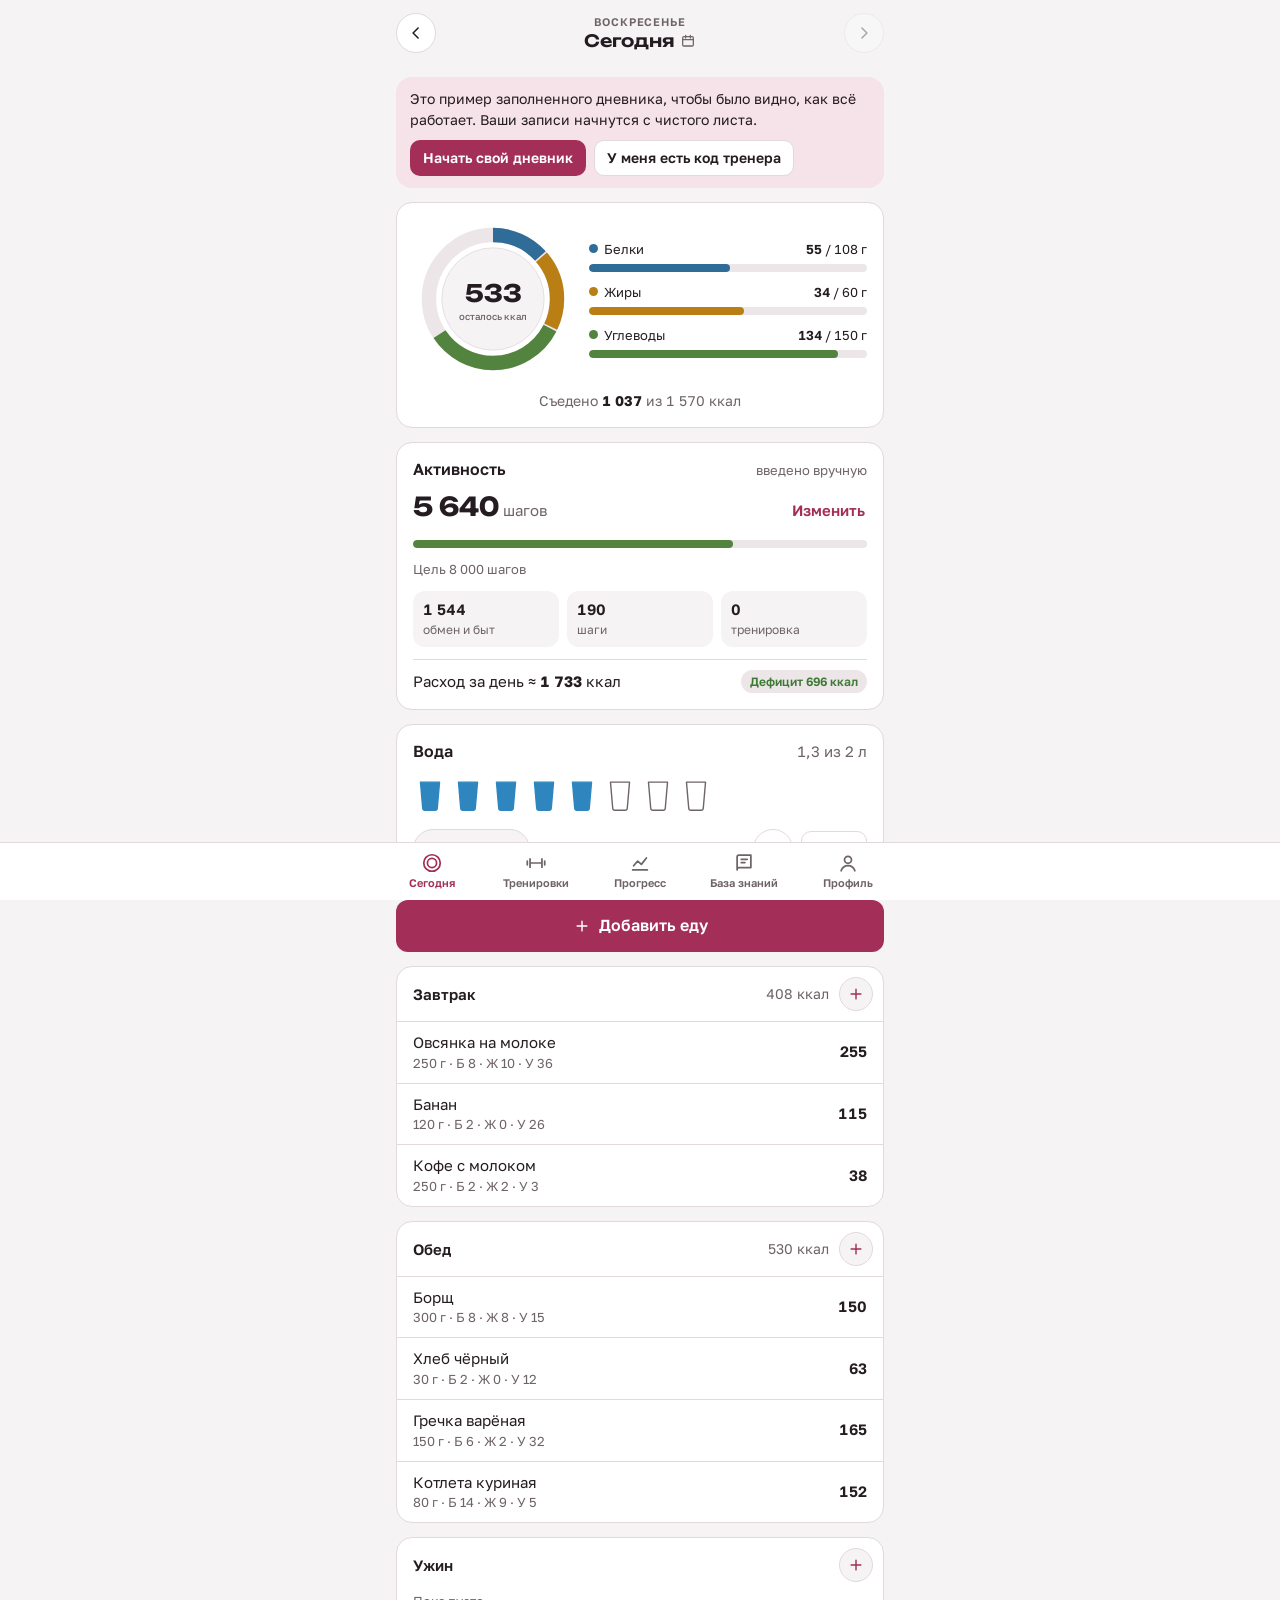
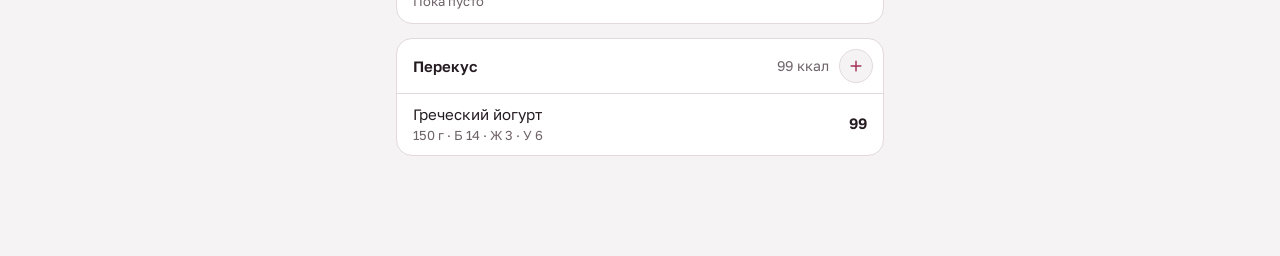
==== index.html @ a9403e22 "deploy: 6c6202a25e786cf7c8dd2305af8d8f29c843226a" ====
<!doctype html>
<html lang="ru">
<head>
<meta charset="utf-8">
<meta name="viewport" content="width=device-width,initial-scale=1,viewport-fit=cover">
<meta name="theme-color" content="#F5F3F4" media="(prefers-color-scheme: light)">
<meta name="theme-color" content="#151114" media="(prefers-color-scheme: dark)">
<meta name="apple-mobile-web-app-capable" content="yes">
<meta name="mobile-web-app-capable" content="yes">
<meta name="apple-mobile-web-app-status-bar-style" content="default">
<meta name="apple-mobile-web-app-title" content="Тарелка">
<meta name="format-detection" content="telephone=no">
<link rel="manifest" href="manifest.webmanifest">
<link rel="apple-touch-icon" href="icon-180.png">
<link rel="icon" type="image/png" sizes="192x192" href="icon-192.png">
<title>Тарелка и штанга</title>
<link rel="preconnect" href="https://fonts.googleapis.com">
<link rel="preconnect" href="https://fonts.gstatic.com" crossorigin>
<link rel="stylesheet" href="https://fonts.googleapis.com/css2?family=Golos+Text:wght@400;500;600&family=Unbounded:wght@500;700&display=swap">
<link rel="stylesheet" href="styles.css">
</head>
<body>
<div id="app"><main id="view" class="view"></main></div>
<div class="rest" id="rest" hidden></div>
<nav class="tabs" aria-label="Разделы"><div class="tabs-in" id="tabs"></div></nav>
<div class="sheet-back" id="sheetBack" hidden><div class="sheet" id="sheet" role="dialog" aria-modal="true" aria-labelledby="sheetTitle"></div></div>
<div class="toast" id="toast" role="status" hidden></div>
<script src="vendor/firebase-app-compat.js"></script>
<script src="vendor/firebase-auth-compat.js"></script>
<script src="vendor/firebase-firestore-compat.js"></script>
<script src="foods.js"></script>
<script src="parser.js"></script>
<script src="knowledge.js"></script>
<script src="knowledge_more.js"></script>
<script src="ex_a.js"></script>
<script src="ex_b.js"></script>
<script src="ex_c.js"></script>
<script src="ex_d.js"></script>
<script src="ex_e.js"></script>
<script src="articles_more.js"></script>
<script src="anim.js"></script>
<script src="anim_specs.js"></script>
<script src="anim_a.js"></script>
<script src="anim_b.js"></script>
<script src="anim_c.js"></script>
<script src="anim_d.js"></script>
<script src="anim_e.js"></script>
<script src="app.js"></script>
</body>
</html>
---- styles.css ----
/* Layout: одноколоночное приложение (до 520px), липкая шапка, фиксированная нижняя панель из 5 вкладок; тарелка КБЖУ — главный элемент. */
:root{
  --bg:#F5F3F4; --surface:#FFFFFF; --sunken:#ECE6E9; --line:#E1D9DD; --fg:#241C21; --muted:#6E6369;
  --accent:#A32F58; --accent-ink:#FFFFFF; --accent-soft:#F6E2E9;
  --prot:#2F6C97; --fat:#B97F14; --carb:#53843F; --water:#2F86BF; --warn:#A35E0B; --good:#3F7A35;
  --shade:rgba(30,16,24,.45);
  --font-display:"Unbounded","Golos Text",system-ui,sans-serif;
  --font-body:"Golos Text",system-ui,-apple-system,"Segoe UI",Roboto,Arial,sans-serif;
  --radius:16px;
  color-scheme:light;
}
@media (prefers-color-scheme: dark){
  :root:not([data-theme="light"]){
    --bg:#151114; --surface:#1F191D; --sunken:#2B2328; --line:#3A3036; --fg:#F2ECEF; --muted:#AA9DA4;
    --accent:#E36A92; --accent-ink:#1B0E14; --accent-soft:#3C2330;
    --prot:#73ABD6; --fat:#E0AE4E; --carb:#8EBF77; --water:#6CB5E8; --warn:#E5A453; --good:#8EBF77;
    --shade:rgba(0,0,0,.6); color-scheme:dark;
  }
}
:root[data-theme="dark"]{
  --bg:#151114; --surface:#1F191D; --sunken:#2B2328; --line:#3A3036; --fg:#F2ECEF; --muted:#AA9DA4;
  --accent:#E36A92; --accent-ink:#1B0E14; --accent-soft:#3C2330;
  --prot:#73ABD6; --fat:#E0AE4E; --carb:#8EBF77; --water:#6CB5E8; --warn:#E5A453; --good:#8EBF77;
  --shade:rgba(0,0,0,.6); color-scheme:dark;
}
*{box-sizing:border-box}
[hidden]{display:none!important}
html{-webkit-text-size-adjust:100%}
body{margin:0;background:var(--bg);color:var(--fg);font:15px/1.45 var(--font-body);-webkit-font-smoothing:antialiased;-webkit-tap-highlight-color:transparent;padding-top:env(safe-area-inset-top,0px)}
img{max-width:100%}
button,input,select,textarea{font:inherit;color:inherit}
input,select,textarea{font-size:16px}
h1,h2,h3{text-wrap:balance}
p{margin:0}
#app{max-width:520px;margin-inline:auto;padding-inline:16px;padding-block:0 calc(100px + env(safe-area-inset-bottom,0px))}
#app.with-rest{padding-bottom:calc(160px + env(safe-area-inset-bottom,0px))}
.view{display:flex;flex-direction:column;gap:14px}
.hd{position:sticky;top:env(safe-area-inset-top,0px);z-index:5;background:var(--bg);margin-inline:-16px;padding:12px 16px 10px;display:flex;align-items:center;gap:10px}
.hd h1{margin:0;flex:1;font:700 19px/1.2 var(--font-display);letter-spacing:-.01em}
.hd-date{flex:1;display:flex;flex-direction:column;align-items:center;gap:1px;min-width:0}
.hd-date strong{font:600 17px/1.2 var(--font-display)}
.eyebrow{font-size:11px;font-weight:600;letter-spacing:.08em;text-transform:uppercase;color:var(--muted)}
.icon-btn{width:40px;height:40px;border-radius:50%;border:1px solid var(--line);background:var(--surface);display:grid;place-items:center;cursor:pointer;flex:none;padding:0;color:var(--fg)}
.icon-btn:disabled{opacity:.35;cursor:default}
.card{background:var(--surface);border:1px solid var(--line);border-radius:var(--radius);padding:16px;display:flex;flex-direction:column;gap:12px;min-width:0}
.card h2{margin:0;font:600 16px/1.3 var(--font-body)}
.card h3{margin:0;font:600 15px/1.3 var(--font-body)}
.sec-head{display:flex;align-items:baseline;justify-content:space-between;gap:10px;flex-wrap:wrap}
.muted{color:var(--muted)}
.small{font-size:13px}
.num{font-variant-numeric:tabular-nums}
.row{display:flex;gap:8px;flex-wrap:wrap;align-items:center}
.grow{flex:1}
.btn{display:inline-flex;align-items:center;justify-content:center;gap:8px;min-height:46px;padding:0 18px;border-radius:12px;border:1px solid transparent;font-weight:600;cursor:pointer;text-align:center;line-height:1.2}
.btn-primary{background:var(--accent);color:var(--accent-ink)}
.btn-ghost{background:var(--surface);border-color:var(--line);color:var(--fg)}
.btn-link{background:none;border:0;color:var(--accent);font-weight:600;cursor:pointer;padding:6px 2px}
.btn-warn{background:var(--surface);border-color:var(--line);color:var(--warn)}
.btn-sm{min-height:36px;padding:0 12px;font-size:14px;border-radius:10px}
.btn-block{width:100%}
.btn:disabled{opacity:.45;cursor:default}
:focus-visible{outline:2px solid var(--accent);outline-offset:2px}
.field{display:flex;flex-direction:column;gap:5px;min-width:0}
.field>label,.lbl{font-size:13px;color:var(--muted);font-weight:500}
.input{width:100%;min-height:44px;padding:9px 12px;border-radius:10px;border:1px solid var(--line);background:var(--bg);color:var(--fg)}
.input:focus{border-color:var(--accent);outline:none;box-shadow:0 0 0 3px var(--accent-soft)}
.input-sm{min-height:38px;padding:6px 9px}
textarea.input{resize:vertical;min-height:64px;line-height:1.4}
select.input{appearance:auto}
.grid2{display:grid;grid-template-columns:repeat(2,minmax(0,1fr));gap:10px}
.grid3{display:grid;grid-template-columns:repeat(3,minmax(0,1fr));gap:10px}
.span2{grid-column:1/-1}
.hint{font-size:13px;color:var(--muted)}
.check{display:flex;gap:10px;align-items:flex-start;cursor:pointer}
.check input{width:22px;height:22px;accent-color:var(--accent);flex:none;margin:1px 0 0}

/* banners */
.banner{background:var(--accent-soft);border-radius:var(--radius);padding:12px 14px;display:flex;gap:10px 12px;align-items:center;flex-wrap:wrap}
.banner p{flex:1;min-width:200px;font-size:14px}
.banner.plain{background:var(--sunken)}

/* plate */
.plate{display:flex;align-items:center;gap:16px;flex-wrap:wrap}
.plate svg{width:160px;height:160px;flex:none;margin-inline:auto}
.rim{fill:none;stroke:var(--sunken);stroke-width:18}
.plate-in{fill:var(--bg);stroke:var(--line);stroke-width:1}
.seg{fill:none;stroke-width:18}
.seg-p{stroke:var(--prot)} .seg-f{stroke:var(--fat)} .seg-c{stroke:var(--carb)}
.ring-big{font:700 30px var(--font-display);fill:var(--fg);font-variant-numeric:tabular-nums}
.ring-big.over{fill:var(--warn)}
.ring-small{font:500 12px var(--font-body);fill:var(--muted)}
.macros{flex:1;min-width:180px;display:flex;flex-direction:column;gap:11px}
.mrow{display:flex;flex-direction:column;gap:5px}
.mtop{display:flex;justify-content:space-between;gap:8px;font-size:13px}
.mtop b{font-weight:600}
.bar{height:8px;border-radius:99px;background:var(--sunken);overflow:hidden}
.bar i{display:block;height:100%;border-radius:inherit;transition:width .3s}
.dot{display:inline-block;width:9px;height:9px;border-radius:50%;margin-right:6px;vertical-align:1px}
.eaten-line{font-size:14px;color:var(--muted);text-align:center;width:100%}
.eaten-line b{color:var(--fg)}

/* activity */
.act-top{display:flex;align-items:baseline;justify-content:space-between;gap:10px;flex-wrap:wrap}
.big-num{font:700 26px/1.1 var(--font-display);font-variant-numeric:tabular-nums}
.burn{display:grid;grid-template-columns:repeat(3,minmax(0,1fr));gap:8px}
.burn div{background:var(--bg);border-radius:12px;padding:8px 10px;display:flex;flex-direction:column;gap:1px}
.burn b{font-weight:600;font-variant-numeric:tabular-nums}
.burn span{font-size:12px;color:var(--muted)}
.balance{display:flex;justify-content:space-between;align-items:center;gap:10px;padding-top:10px;border-top:1px solid var(--line);flex-wrap:wrap}
.pill{display:inline-block;font-size:12px;font-weight:600;padding:3px 9px;border-radius:99px;background:var(--sunken);color:var(--muted);white-space:nowrap}
.pill.ok{background:var(--accent-soft);color:var(--accent)}
.pill.good{background:var(--sunken);color:var(--good)}
.pill.warn{background:var(--sunken);color:var(--warn)}

/* water */
.glasses{display:flex;flex-wrap:wrap;gap:4px}
.glass{width:34px;height:42px;border:0;background:none;padding:0;cursor:pointer;color:var(--muted);display:grid;place-items:center}
.glass.on{color:var(--water)}

/* meals */
.add-main{min-height:52px;font-size:16px}
.meal{background:var(--surface);border:1px solid var(--line);border-radius:var(--radius);overflow:hidden}
.meal-hd{display:flex;align-items:center;gap:10px;padding:10px 10px 10px 16px}
.meal-hd h3{margin:0;flex:1;font:600 15px var(--font-body)}
.meal-kcal{color:var(--muted);font-size:14px;font-variant-numeric:tabular-nums}
.add-mini{width:34px;height:34px;border-radius:50%;border:1px solid var(--line);background:var(--bg);display:grid;place-items:center;cursor:pointer;color:var(--accent);padding:0}
.item{display:flex;align-items:center;gap:12px;width:100%;padding:10px 16px;border:0;border-top:1px solid var(--line);background:none;text-align:left;cursor:pointer}
.item-name{flex:1;min-width:0}
.item-name small{display:block;font-size:13px;color:var(--muted)}
.item-kcal{font-weight:600;font-variant-numeric:tabular-nums;white-space:nowrap}
.empty{padding:0 16px 12px;color:var(--muted);font-size:13px}

/* tabs */
.tabs{position:fixed;left:0;right:0;bottom:0;z-index:10;background:var(--surface);border-top:1px solid var(--line);padding-bottom:env(safe-area-inset-bottom,0px)}
.tabs-in{max-width:520px;margin-inline:auto;display:grid;grid-template-columns:repeat(5,minmax(0,1fr))}
.tab{display:flex;flex-direction:column;align-items:center;gap:3px;padding:9px 2px 10px;background:none;border:0;color:var(--muted);font-size:11px;font-weight:600;cursor:pointer;line-height:1.15;text-align:center}
.tab[aria-current="page"]{color:var(--accent)}

/* rest timer */
.rest{position:fixed;left:0;right:0;bottom:calc(62px + env(safe-area-inset-bottom,0px));z-index:9;padding:0 12px 8px}
.rest-in{position:relative;overflow:hidden;max-width:496px;margin-inline:auto;background:var(--fg);color:var(--bg);border-radius:14px;padding:10px 12px;display:flex;align-items:center;gap:10px;box-shadow:0 6px 24px rgba(0,0,0,.2)}
.rest-in b{font:700 20px var(--font-display);font-variant-numeric:tabular-nums;min-width:62px}
.rest-in span{flex:1;font-size:13px;opacity:.8}
.rest-in button{background:none;border:1px solid currentColor;color:inherit;border-radius:9px;padding:6px 10px;font-size:13px;font-weight:600;cursor:pointer}
.rest-bar{position:absolute;left:0;right:0;bottom:0;height:3px;background:rgba(127,127,127,.35)}
.rest-bar i{display:block;height:100%;background:var(--accent);transition:width 1s linear}

/* sheet */
.sheet-back{position:fixed;inset:0;z-index:20;background:var(--shade);display:flex;align-items:flex-end;justify-content:center}
.sheet{width:100%;max-width:560px;max-height:92vh;max-height:92dvh;overflow:auto;background:var(--surface);border-radius:20px 20px 0 0;padding:8px 16px calc(20px + env(safe-area-inset-bottom,0px));display:flex;flex-direction:column;gap:14px;overscroll-behavior:contain}
.sheet>*{flex-shrink:0}
.grabber{width:40px;height:4px;border-radius:2px;background:var(--line);margin:2px auto 0;flex:none}
.sheet-hd{display:flex;align-items:center;gap:10px}
.sheet-hd h2{margin:0;flex:1;font:700 18px/1.25 var(--font-display)}
.segm{display:grid;grid-auto-columns:minmax(0,1fr);grid-auto-flow:column;gap:4px;background:var(--sunken);padding:4px;border-radius:12px}
.segm button{border:0;background:none;padding:8px 2px;border-radius:9px;font-size:13px;font-weight:600;cursor:pointer;color:var(--muted)}
.segm button[aria-pressed="true"]{background:var(--surface);color:var(--fg);box-shadow:0 1px 3px rgba(0,0,0,.12)}
.pv{display:flex;flex-direction:column}
.pv-item{display:grid;grid-template-columns:minmax(0,1fr) auto auto 32px;align-items:center;gap:8px;padding:9px 0;border-bottom:1px solid var(--line)}
.pv-name small{display:block;font-size:12px;color:var(--muted)}
.pv-g{display:flex;align-items:center;gap:4px;font-size:13px;color:var(--muted)}
.pv-g input{width:70px;text-align:right;color:var(--fg)}
.pv-kcal{font-weight:600;font-variant-numeric:tabular-nums;min-width:64px;text-align:right;white-space:nowrap}
.x-btn{width:32px;height:32px;border-radius:50%;border:0;background:var(--sunken);display:grid;place-items:center;cursor:pointer;color:var(--muted);padding:0;flex:none}
.unknown{background:var(--accent-soft);border-radius:12px;padding:10px 12px;display:flex;flex-direction:column;gap:8px;margin-top:8px}
.chips{display:flex;flex-wrap:wrap;gap:6px}
.chip{border:1px solid var(--line);background:var(--bg);border-radius:99px;padding:7px 12px;font-size:13px;cursor:pointer;color:var(--fg)}
.chip[aria-pressed="true"]{background:var(--fg);color:var(--bg);border-color:var(--fg)}
.chips.scroll{flex-wrap:nowrap;overflow-x:auto;margin-inline:-16px;padding-inline:16px;scrollbar-width:none}
.chips.scroll::-webkit-scrollbar{display:none}
.chips.scroll .chip{flex:none}
.results{display:flex;flex-direction:column}
.res{display:flex;justify-content:space-between;align-items:center;gap:10px;padding:11px 2px;border:0;border-bottom:1px solid var(--line);background:none;text-align:left;cursor:pointer;width:100%}
.res span:last-child{color:var(--muted);font-size:13px;white-space:nowrap}
.res-main{display:flex;flex-direction:column;min-width:0;flex:1}
.res-main small{color:var(--muted);font-size:13px}

/* toast */
.toast{position:fixed;left:50%;transform:translateX(-50%);bottom:calc(86px + env(safe-area-inset-bottom,0px));z-index:30;background:var(--fg);color:var(--bg);padding:11px 14px;border-radius:12px;display:flex;gap:14px;align-items:center;width:max-content;max-width:calc(100% - 32px);font-size:14px;box-shadow:0 6px 24px rgba(0,0,0,.2)}
.resting .toast{bottom:calc(146px + env(safe-area-inset-bottom,0px))}
.toast button{background:none;border:0;color:inherit;font-weight:700;text-decoration:underline;cursor:pointer;padding:0}

/* training */
.week{display:grid;grid-template-columns:repeat(7,minmax(0,1fr));gap:4px;text-align:center}
.wd{font-size:12px;color:var(--muted);display:flex;flex-direction:column;align-items:center;gap:4px}
.wd i{width:30px;height:30px;border-radius:50%;border:1.5px solid var(--line);display:grid;place-items:center;font-style:normal}
.wd i.on{background:var(--accent);border-color:var(--accent);color:var(--accent-ink)}
.wd.today b{color:var(--fg)}
.ex{display:flex;justify-content:space-between;gap:10px;padding:9px 0;border-top:1px solid var(--line);align-items:center}
.ex:first-child{border-top:0}
.ex-name{background:none;border:0;padding:0;text-align:left;cursor:pointer;color:var(--fg);flex:1;min-width:0}
.ex-name small{display:block;color:var(--muted);font-size:12px}
.ex .scheme{color:var(--muted);white-space:nowrap;font-variant-numeric:tabular-nums}
.sx{border-top:1px solid var(--line);padding-top:12px;display:flex;flex-direction:column;gap:8px}
.sx:first-of-type{border-top:0;padding-top:0}
.sx-hd{display:flex;align-items:flex-start;gap:8px}
.sx-hd .ex-name{font-weight:600}
.sx-prev{font-size:12px;color:var(--muted)}
.set{display:grid;grid-template-columns:24px minmax(0,1fr) auto minmax(0,1fr) auto 44px;gap:6px;align-items:center}
.set .no{font-size:13px;color:var(--muted);text-align:center;font-variant-numeric:tabular-nums}
.set input{text-align:center;font-variant-numeric:tabular-nums}
.set .u{font-size:12px;color:var(--muted)}
.done-btn{width:44px;height:38px;border-radius:10px;border:1.5px solid var(--line);background:var(--bg);display:grid;place-items:center;cursor:pointer;color:var(--muted);padding:0}
.done-btn[aria-pressed="true"]{background:var(--accent);border-color:var(--accent);color:var(--accent-ink)}
.set.is-done input{background:var(--accent-soft);border-color:transparent}
.pe{display:grid;grid-template-columns:minmax(0,1fr) 58px 76px;gap:6px;align-items:center;padding:9px 0;border-top:1px solid var(--line)}
.pe:first-child{border-top:0}
.pe .row{grid-column:1/-1;justify-content:flex-end;gap:6px}
.pe input{text-align:center}
.hist{display:flex;justify-content:space-between;gap:10px;align-items:center;padding:10px 0;border:0;border-top:1px solid var(--line);background:none;width:100%;text-align:left;cursor:pointer;color:var(--fg)}
.hist:first-child{border-top:0}
.confirm{background:var(--sunken);border-radius:12px;padding:12px;display:flex;flex-direction:column;gap:10px}

/* knowledge */
.kb-row{display:flex;align-items:center;gap:12px;padding:11px 0;border:0;border-top:1px solid var(--line);background:none;width:100%;text-align:left;cursor:pointer;color:var(--fg)}
.kb-row:first-child{border-top:0}
.kb-row small{display:block;color:var(--muted);font-size:13px}
.kb-row .chev{color:var(--muted);flex:none}
.tag{display:inline-block;font-size:12px;padding:3px 9px;border-radius:99px;background:var(--sunken);color:var(--muted)}
.doc{display:flex;flex-direction:column;gap:12px;font-size:15px;line-height:1.55}
.doc h3{margin:6px 0 0;font:600 15px var(--font-body)}
.doc ol,.doc ul{margin:0;padding-left:22px;display:flex;flex-direction:column;gap:6px}
.tipbox{background:var(--accent-soft);border-radius:12px;padding:12px 14px;font-size:14px}
.links{display:flex;gap:8px;flex-wrap:wrap}
.links a{display:inline-flex;align-items:center;gap:6px;min-height:40px;padding:0 14px;border-radius:10px;border:1px solid var(--line);color:var(--fg);text-decoration:none;font-weight:600;font-size:14px;background:var(--bg)}

/* progress */
.stats{display:grid;grid-template-columns:repeat(2,minmax(0,1fr));gap:8px}
.stats.three{grid-template-columns:repeat(3,minmax(0,1fr))}
.stat{background:var(--bg);border-radius:12px;padding:10px 12px;display:flex;flex-direction:column;gap:2px;min-width:0}
.stat b{font:700 18px/1.2 var(--font-display);font-variant-numeric:tabular-nums}
.stat span{font-size:12px;color:var(--muted)}
.chart svg{width:100%;height:auto;display:block;touch-action:manipulation}
.chart-cap{font-size:13px;color:var(--muted);min-height:18px;font-variant-numeric:tabular-nums}
.chart-cap b{color:var(--fg);font-weight:600}
.legend{display:flex;gap:14px;flex-wrap:wrap;font-size:12px;color:var(--muted)}
.ax{font:500 10px var(--font-body);fill:var(--muted)}
.grid-l{stroke:var(--line);stroke-width:1}
.hit{fill:transparent;cursor:pointer}
.hit:hover{fill:var(--fg);fill-opacity:.06}
.tbl-wrap{overflow-x:auto}
.tbl{width:100%;border-collapse:collapse;font-variant-numeric:tabular-nums;font-size:14px}
.tbl th{font-size:12px;font-weight:600;color:var(--muted);text-align:right;padding:6px}
.tbl th:first-child,.tbl td:first-child{text-align:left}
.tbl td{padding:8px 6px;border-top:1px solid var(--line);text-align:right}
.down{color:var(--good)} .up{color:var(--warn)}
.list-row{display:flex;justify-content:space-between;align-items:center;gap:10px;padding:8px 0;border-top:1px solid var(--line)}
.jr{display:grid;grid-template-columns:72px minmax(0,1fr);gap:10px;padding:10px 0;border:0;border-top:1px solid var(--line);background:none;width:100%;text-align:left;cursor:pointer;color:var(--fg)}
.jr:first-child{border-top:0}
.jr b{font-weight:600;font-size:14px}
.jr span{font-size:13px;color:var(--muted)}
.norm{background:var(--bg);border-radius:12px;padding:12px 14px;display:flex;flex-direction:column;gap:6px}
.norm b.big{font:700 22px/1.2 var(--font-display);font-variant-numeric:tabular-nums}
.code{font-family:ui-monospace,Menlo,Consolas,monospace;font-size:12px;word-break:break-all}
@media (max-width:360px){ .grid3{grid-template-columns:repeat(2,minmax(0,1fr))} .stats.three{grid-template-columns:repeat(2,minmax(0,1fr))} .burn{grid-template-columns:repeat(2,minmax(0,1fr))} }
@media (prefers-reduced-motion: reduce){ *{transition:none!important;animation:none!important} }

/* тренер, связь */
.coachbar{display:flex;align-items:center;gap:10px;background:var(--sunken);border-radius:var(--radius);padding:10px 12px}
.code-big{font:700 24px/1.2 var(--font-display);letter-spacing:.14em;font-variant-numeric:tabular-nums}
.code-in{text-transform:uppercase;letter-spacing:.12em;font-variant-numeric:tabular-nums}
.warn-text{color:var(--warn)}

/* анимации упражнений */
.ex-thumb{width:52px;height:52px;flex:none;border-radius:12px;background:var(--bg);border:1px solid var(--line);display:block}
.ex-thumb.none{display:grid;place-items:center;color:var(--muted)}
.res .ex-thumb{width:46px;height:46px;border-radius:10px}
.ex-anim-box{flex:none;position:relative;border-radius:16px;background:var(--bg);border:1px solid var(--line);overflow:hidden}
.ex-anim{display:block;width:100%;height:clamp(200px,58vw,300px)}
.anim-btn{position:absolute;right:10px;bottom:10px;width:40px;height:40px;border-radius:50%;border:1px solid var(--line);background:var(--surface);color:var(--fg);display:grid;place-items:center;cursor:pointer;padding:0}
.howto{font-size:14px;color:var(--muted)}
.howto summary{cursor:pointer;color:var(--accent);font-weight:600;min-height:32px;display:flex;align-items:center}
.howto ol{margin:6px 0 0;padding-left:20px;display:flex;flex-direction:column;gap:6px}
.howto b{color:var(--fg);font-weight:600}

/* вода (размер стакана), мои блюда, продукт по штрихкоду */
.glass.part{color:var(--water)}
.water-ctl{display:flex;align-items:center;gap:8px;flex-wrap:wrap}
.glass-chip{min-height:40px}
.lbl-row{display:flex;justify-content:space-between;align-items:center;gap:8px}
.lbl-row .btn-link{min-height:40px}
.dish-chip{display:inline-flex;align-items:stretch;max-width:100%;min-height:40px;border:1px solid var(--line);background:var(--bg);border-radius:99px;overflow:hidden}
.dish-chip button{border:0;background:none;color:var(--fg);font-size:13px;cursor:pointer;padding:0 8px 0 14px;min-width:0;overflow:hidden;text-overflow:ellipsis;white-space:nowrap}
.dish-chip .dish-ed{flex:none;width:40px;padding:0;display:grid;place-items:center;color:var(--muted);border-left:1px solid var(--line)}
.row.nowrap{flex-wrap:nowrap;gap:6px}
.howto .grid2{margin:8px 0 10px}
.dish-row{grid-template-columns:minmax(0,1fr) 86px 78px 32px}
.dish-row .pv-g{justify-content:flex-end}
.dish-row .pv-kcal{min-width:0;font-size:14px}
.grid3.bju{gap:8px}
.bc-wait{display:flex;align-items:center;gap:12px;color:var(--muted);font-size:14px;padding:8px 0}
.spin{width:22px;height:22px;border-radius:50%;border:2.5px solid var(--line);border-top-color:var(--accent);animation:spin .8s linear infinite;flex:none}
@keyframes spin{to{transform:rotate(360deg)}}

/* ===== Подсказка прогрессии, комментарии тренера, фото прогресса, напоминания ===== */
.sx-hint{display:flex;flex-direction:column;gap:2px;margin-top:-2px}
.sx-tip{font-size:13px;line-height:1.35;color:var(--accent);font-weight:600}
.note-card{background:var(--accent-soft);border-color:transparent}
.note-hd{display:flex;align-items:center;gap:8px;color:var(--accent)}
.note-hd svg{flex:none}
.note-hd h2,.note-hd b{flex:1;color:var(--fg)}
.note-hd .muted{white-space:nowrap}
.note-text{white-space:pre-wrap;overflow-wrap:anywhere}
.note-in{border-radius:12px;padding:12px 14px;display:flex;flex-direction:column;gap:8px}
.note-mark{display:inline-flex;align-items:center;gap:3px;color:var(--accent);font-weight:600;vertical-align:-2px}
.note-mark svg{width:14px;height:14px}
.ph-grid{display:grid;grid-template-columns:repeat(3,minmax(0,1fr));gap:10px 6px}
.ph-it{display:flex;flex-direction:column;gap:3px;min-width:0}
.ph-d{font-size:12px;color:var(--muted);white-space:nowrap;overflow:hidden;text-overflow:ellipsis;font-variant-numeric:tabular-nums}
.ph-th{position:relative;aspect-ratio:3/4;border:0;padding:0;border-radius:10px;overflow:hidden;background:var(--sunken);cursor:pointer;display:block;width:100%}
.ph-th img{width:100%;height:100%;object-fit:cover;display:block}
.ph-cap{position:absolute;left:5px;bottom:5px;font-size:11px;font-weight:600;padding:1px 7px;border-radius:99px;background:rgba(0,0,0,.6);color:#fff}
.ph-th.sel{outline:3px solid var(--accent);outline-offset:-3px}
.ph-num{position:absolute;top:6px;right:6px;width:24px;height:24px;border-radius:50%;background:var(--accent);color:var(--accent-ink);display:grid;place-items:center;font-style:normal;font-size:13px;font-weight:700}
.sheet.full{max-width:560px;max-height:none;height:100vh;height:100dvh;border-radius:0;padding-top:calc(8px + env(safe-area-inset-top,0px))}
.sheet.full .grabber{display:none}
.ph-stage{background:var(--sunken);border-radius:12px;overflow:hidden;display:grid;place-items:center}
.ph-stage img{display:block;width:100%;height:auto;max-height:calc(100vh - 250px);max-height:calc(100dvh - 250px);object-fit:contain}
.ph-stage.small img{max-height:40vh}
.ph-cmp{display:grid;grid-template-columns:repeat(2,minmax(0,1fr));gap:8px}
.ph-col{margin:0;display:flex;flex-direction:column;gap:6px;min-width:0}
.ph-cbox{background:var(--sunken);border-radius:10px;overflow:hidden;aspect-ratio:3/4}
.ph-cbox img{width:100%;height:100%;object-fit:contain;display:block}
.ph-col figcaption{display:flex;flex-direction:column;gap:1px;font-size:13px;font-variant-numeric:tabular-nums}
.ph-col figcaption span{color:var(--muted)}
.rem{display:flex;flex-direction:column;gap:10px;padding-top:10px;border-top:1px solid var(--line)}
.rem-hd{display:flex;align-items:center;gap:12px;min-height:44px;cursor:pointer}
.rem.off .rem-hd{cursor:default;opacity:.6}
.rem-hd b{display:block;font-weight:600}
.rem-hd small{display:block;font-size:13px;color:var(--muted)}
.rem-opts{display:flex;flex-direction:column;gap:10px;padding-bottom:4px}
.sw{position:relative;display:inline-block;width:48px;height:28px;flex:none}
.sw input{position:absolute;inset:0;width:100%;height:100%;margin:0;opacity:0;cursor:pointer;z-index:1}
.sw i{position:absolute;inset:0;border-radius:99px;background:var(--line);transition:background .2s}
.sw i::after{content:"";position:absolute;top:3px;left:3px;width:22px;height:22px;border-radius:50%;background:#fff;box-shadow:0 1px 3px rgba(0,0,0,.3);transition:transform .2s}
.sw input:checked+i{background:var(--accent)}
.sw input:checked+i::after{transform:translateX(20px)}
.sw input:focus-visible+i{outline:2px solid var(--accent);outline-offset:2px}
.sw input:disabled{cursor:default}
.wdays{display:grid;grid-template-columns:repeat(7,minmax(0,1fr));gap:4px}
.wdays button{min-height:40px;padding:0;border-radius:10px;border:1px solid var(--line);background:var(--bg);color:var(--fg);font-size:13px;font-weight:600;cursor:pointer}
.wdays button[aria-pressed="true"]{background:var(--accent);border-color:var(--accent);color:var(--accent-ink)}
input[type="time"].input{min-width:0}

/* веб-версия: подсказка установки на айфоне, сканер штрихкода через камеру */
.install-hint{display:flex;flex-direction:column;align-items:flex-start;gap:6px}
.install-hint p{margin:0;font-size:14px}
.scan-ov{position:fixed;inset:0;z-index:60;background:#000;color:#fff;display:flex;flex-direction:column;padding:calc(10px + env(safe-area-inset-top,0px)) 14px calc(16px + env(safe-area-inset-bottom,0px));gap:12px}
.scan-hd{display:flex;align-items:center;justify-content:space-between;gap:10px}
.scan-hd .icon-btn{background:rgba(255,255,255,.12);border-color:transparent;color:#fff}
.scan-box{flex:1;min-height:0;border-radius:14px;overflow:hidden;background:#111;display:flex;align-items:center;justify-content:center}
.scan-box video{width:100%!important;height:100%!important;object-fit:cover}
.scan-hint{margin:0;font-size:14px;color:rgba(255,255,255,.75);text-align:center}

/* периоды, календарь, день целиком */
.per-nav{display:flex;align-items:center;justify-content:space-between;gap:10px}
.per-nav b{font:600 16px/1.2 var(--font-display);text-align:center;flex:1}
.hd .btn-sm svg{flex:none}
button.hd-date{border:0;background:none;color:var(--fg);cursor:pointer;padding:2px 6px;border-radius:10px;font:inherit}
.hd-date strong{display:inline-flex;align-items:center;gap:6px}
.hd-date strong svg{color:var(--muted)}
.cal{display:flex;flex-direction:column;gap:4px}
.cal-wd,.cal-g{display:grid;grid-template-columns:repeat(7,minmax(0,1fr));gap:4px}
.cal-wd span{text-align:center;font-size:12px;color:var(--muted);font-weight:600}
.cal-c{min-height:48px;border:1px solid var(--line);border-radius:10px;background:var(--surface);color:var(--fg);display:flex;flex-direction:column;align-items:center;justify-content:flex-start;gap:4px;padding:6px 2px 4px;cursor:pointer;font-variant-numeric:tabular-nums}
.cal-c.empty{border:0;background:none}
.cal-c:disabled{opacity:.35;cursor:default}
.cal-c.today{border-color:var(--accent);box-shadow:inset 0 0 0 1px var(--accent)}
.cal-n{font-size:14px;font-weight:600;line-height:1}
.cal-d{display:flex;flex-wrap:wrap;justify-content:center;gap:2px;max-width:100%}
.cd{display:inline-block;width:7px;height:7px;border-radius:50%;background:var(--muted);flex:none}
.cd.wo{background:var(--accent)}.cd.wt{background:var(--prot)}.cd.nt{background:var(--fat)}
.cb{display:block;width:60%;max-width:22px;height:4px;border-radius:2px;background:var(--muted);flex:none}
.cal-leg .cb{width:16px}
.cb.ok{background:var(--good)}.cb.hi{background:var(--warn)}.cb.lo{background:var(--muted)}.cb.none{background:transparent}
.cal-lh{color:var(--fg);font-weight:600}
.cal-leg{display:flex;flex-wrap:wrap;gap:6px 14px;font-size:12px;color:var(--muted)}
.cal-leg span{display:inline-flex;align-items:center;gap:6px}
.dv-sec{display:flex;flex-direction:column;gap:8px;padding-top:10px;border-top:1px solid var(--line)}
.dv-sec h3{margin:0;font:600 15px var(--font-body)}
.dv-meal,.dv-wo{display:flex;flex-direction:column;gap:2px;padding:6px 0}
.dv-mh{display:flex;justify-content:space-between;align-items:baseline;gap:8px}
.dv-row{display:flex;justify-content:space-between;align-items:baseline;gap:10px;padding:5px 0;border-bottom:1px solid var(--line);font-size:14px}
.dv-row:last-of-type{border-bottom:0}
.dv-row small{display:block;color:var(--muted);font-size:12px}
.dv-row .num{white-space:nowrap;text-align:right}
.dv-meas{display:flex;flex-wrap:wrap;gap:6px 14px;font-size:14px}

/* переключатель «Мой дневник / Тренер» */
.mode-sw button{display:inline-flex;align-items:center;justify-content:center;gap:6px;min-height:40px;font-size:14px}
.mode-sw svg{width:18px;height:18px;flex:none}
.coachbar .icon-btn{flex:none}
.next-day{border-color:var(--accent)}
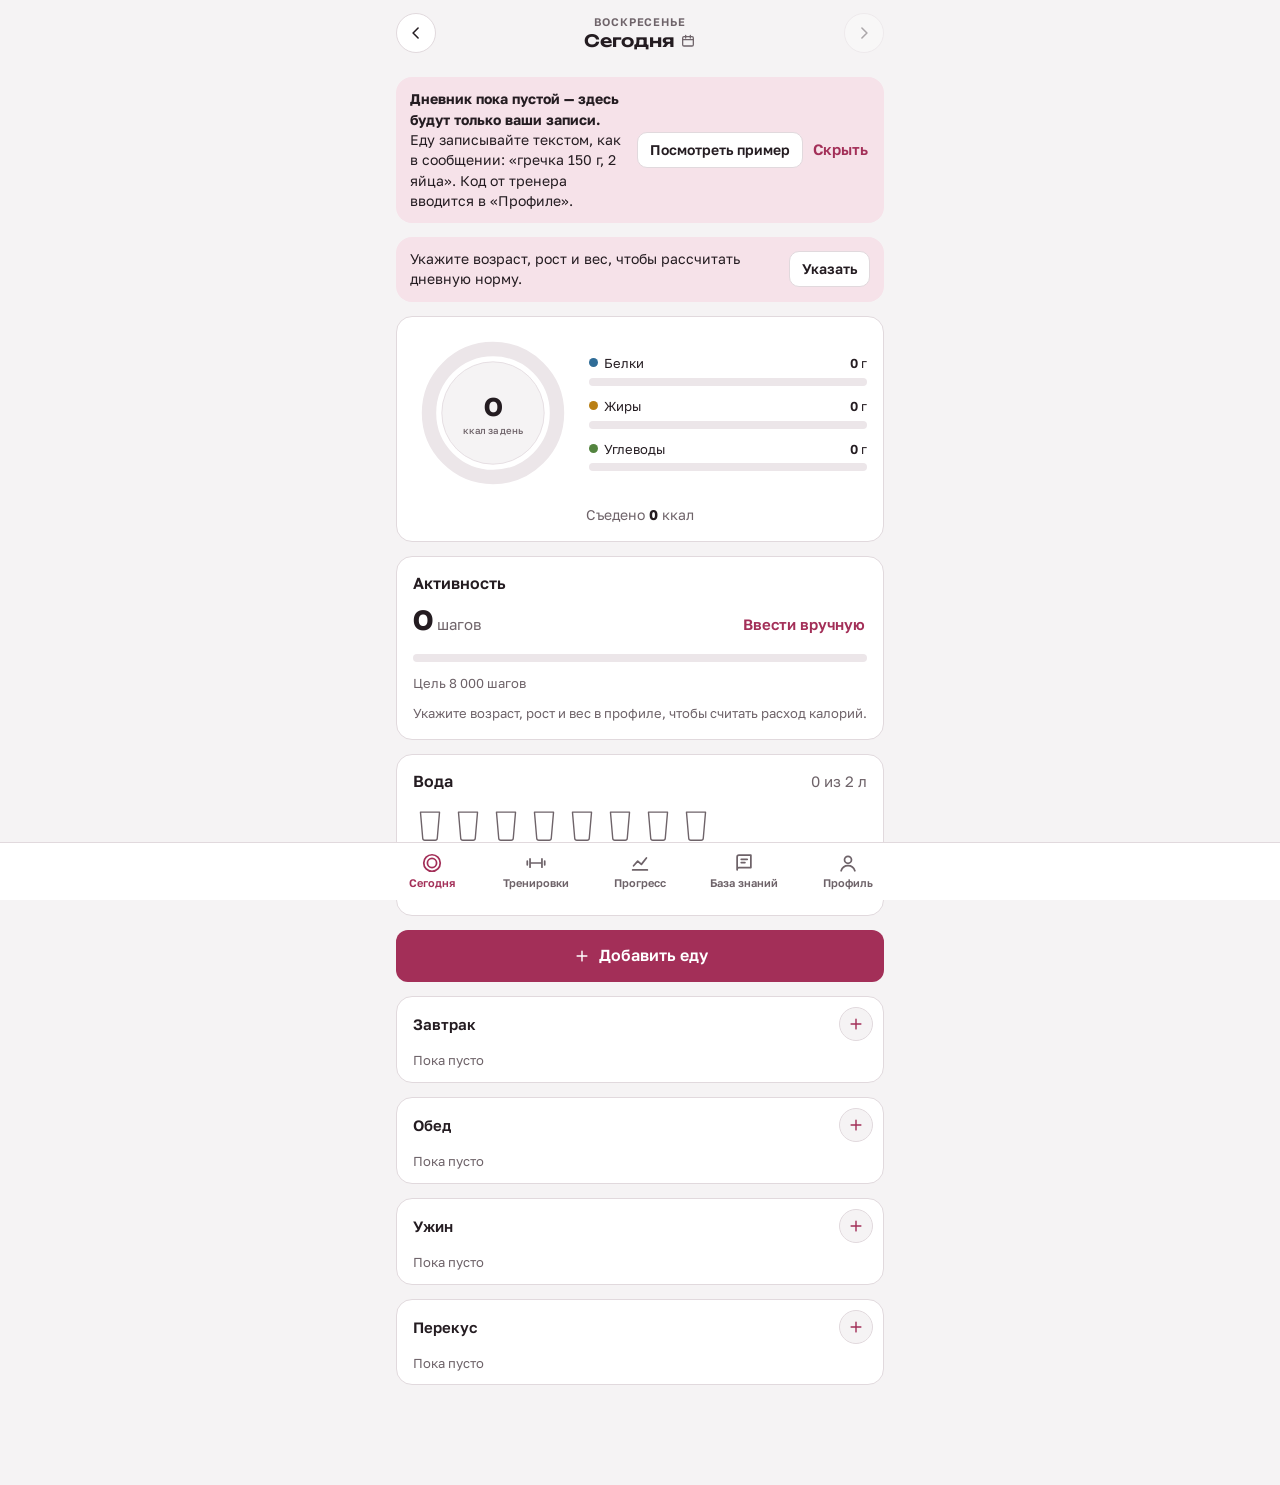
==== commit 5df1c0a9: "deploy: 01b39257d29ecf1c8387d893f0235a350d4e6c79" ====
--- a/index.html
+++ b/index.html
@@ -29,6 +29,13 @@
 <script src="vendor/firebase-auth-compat.js"></script>
 <script src="vendor/firebase-firestore-compat.js"></script>
 <script src="foods.js"></script>
+<script src="foods_a.js"></script>
+<script src="foods_b.js"></script>
+<script src="foods_c.js"></script>
+<script src="foods_d.js"></script>
+<script src="foods_e.js"></script>
+<script src="foods_f.js"></script>
+<script src="foods_g.js"></script>
 <script src="parser.js"></script>
 <script src="knowledge.js"></script>
 <script src="knowledge_more.js"></script>
@@ -37,6 +44,12 @@
 <script src="ex_c.js"></script>
 <script src="ex_d.js"></script>
 <script src="ex_e.js"></script>
+<script src="ex_f.js"></script>
+<script src="ex_g.js"></script>
+<script src="ex_h.js"></script>
+<script src="ex_i.js"></script>
+<script src="ex_j.js"></script>
+<script src="ex_k.js"></script>
 <script src="articles_more.js"></script>
 <script src="anim.js"></script>
 <script src="anim_specs.js"></script>
@@ -45,6 +58,13 @@
 <script src="anim_c.js"></script>
 <script src="anim_d.js"></script>
 <script src="anim_e.js"></script>
+<script src="anim_f.js"></script>
+<script src="anim_g.js"></script>
+<script src="anim_h.js"></script>
+<script src="anim_i.js"></script>
+<script src="anim_j.js"></script>
+<script src="anim_k.js"></script>
+<script src="xlsx.js"></script>
 <script src="app.js"></script>
 </body>
 </html>
--- a/styles.css
+++ b/styles.css
@@ -391,3 +391,43 @@
 .mode-sw svg{width:18px;height:18px;flex:none}
 .coachbar .icon-btn{flex:none}
 .next-day{border-color:var(--accent)}
+
+/* таймер подхода на время, вес в блоках */
+.set.set-t{grid-template-columns:24px minmax(0,1fr) auto auto 44px}
+.tm-btn{min-width:74px;height:38px;border-radius:10px;border:1.5px solid var(--line);background:var(--bg);color:var(--fg);font:600 14px var(--font-display);font-variant-numeric:tabular-nums;cursor:pointer;padding:0 8px;white-space:nowrap}
+.tm-btn.on{background:var(--accent);border-color:var(--accent);color:var(--accent-ink)}
+.unit-sw{display:flex;flex:none;background:var(--sunken);border-radius:9px;padding:2px;gap:2px;align-self:center}
+.unit-sw button{border:0;background:none;border-radius:7px;padding:5px 8px;font-size:12px;font-weight:600;color:var(--muted);cursor:pointer;min-height:30px}
+.unit-sw button[aria-pressed="true"]{background:var(--surface);color:var(--fg);box-shadow:0 1px 2px rgba(0,0,0,.12)}
+.sx-hd .ex-name{flex:1;min-width:0}
+
+/* круговая тренировка */
+.circ{border:1.5px solid var(--accent);border-radius:var(--radius);padding:12px;display:flex;flex-direction:column;gap:10px;background:var(--surface)}
+.circ-hd{display:flex;justify-content:space-between;align-items:center;gap:8px}
+.circ-hd b{display:inline-flex;align-items:center;gap:6px}
+.circ-hd svg,.circ-tag svg{width:16px;height:16px;vertical-align:-3px}
+.circ-prog{height:6px;border-radius:99px;background:var(--sunken);overflow:hidden}
+.circ-prog i{display:block;height:100%;background:var(--accent);border-radius:99px;transition:width .4s}
+.circ-ex{font:700 20px/1.2 var(--font-display);text-align:left}
+.circ-goal{margin:-4px 0 0;color:var(--muted);font-size:14px}
+.circ-num{margin:0;text-align:center;font:700 56px/1 var(--font-display);font-variant-numeric:tabular-nums;letter-spacing:.5px}
+.circ-lbl{margin:0;text-align:center;font-weight:600;color:var(--muted);text-transform:uppercase;letter-spacing:.06em;font-size:12px}
+.circ-rest .circ-num{color:var(--muted)}
+.circ-big{margin:4px 0 0;font:700 20px var(--font-display)}
+.circ-set{display:grid;grid-template-columns:repeat(auto-fit,minmax(0,1fr));gap:10px}
+.circ-set label{display:flex;flex-direction:column;gap:4px;font-size:13px;color:var(--muted)}
+.circ-set .input{font-size:20px;text-align:center;height:48px}
+.circ-nav{justify-content:space-between}
+.circ-all summary{cursor:pointer;font-weight:600;padding:6px 0;color:var(--muted)}
+.circ-day{border-color:var(--accent)}
+.circ-tag{display:flex;gap:6px;align-items:flex-start;margin:0}
+
+/* общая тренировка нескольких подопечных */
+.grp-tabs{grid-auto-columns:minmax(0,1fr)}
+.grp-tabs button{display:flex;align-items:center;justify-content:center;gap:6px;min-height:40px;padding:8px 4px;overflow:hidden;text-overflow:ellipsis;white-space:nowrap}
+.grp-tabs small{background:var(--accent);color:var(--accent-ink);border-radius:99px;font-size:11px;padding:1px 6px;font-weight:700}
+.hd ~ .card h2 svg{width:18px;height:18px;vertical-align:-3px}
+.btn svg{width:18px;height:18px;vertical-align:-4px}
+.grid3.cfg{align-items:end}
+.circ-hd b{flex:1;min-width:0}
+.circ-hd .btn-link{white-space:nowrap;flex:none}
